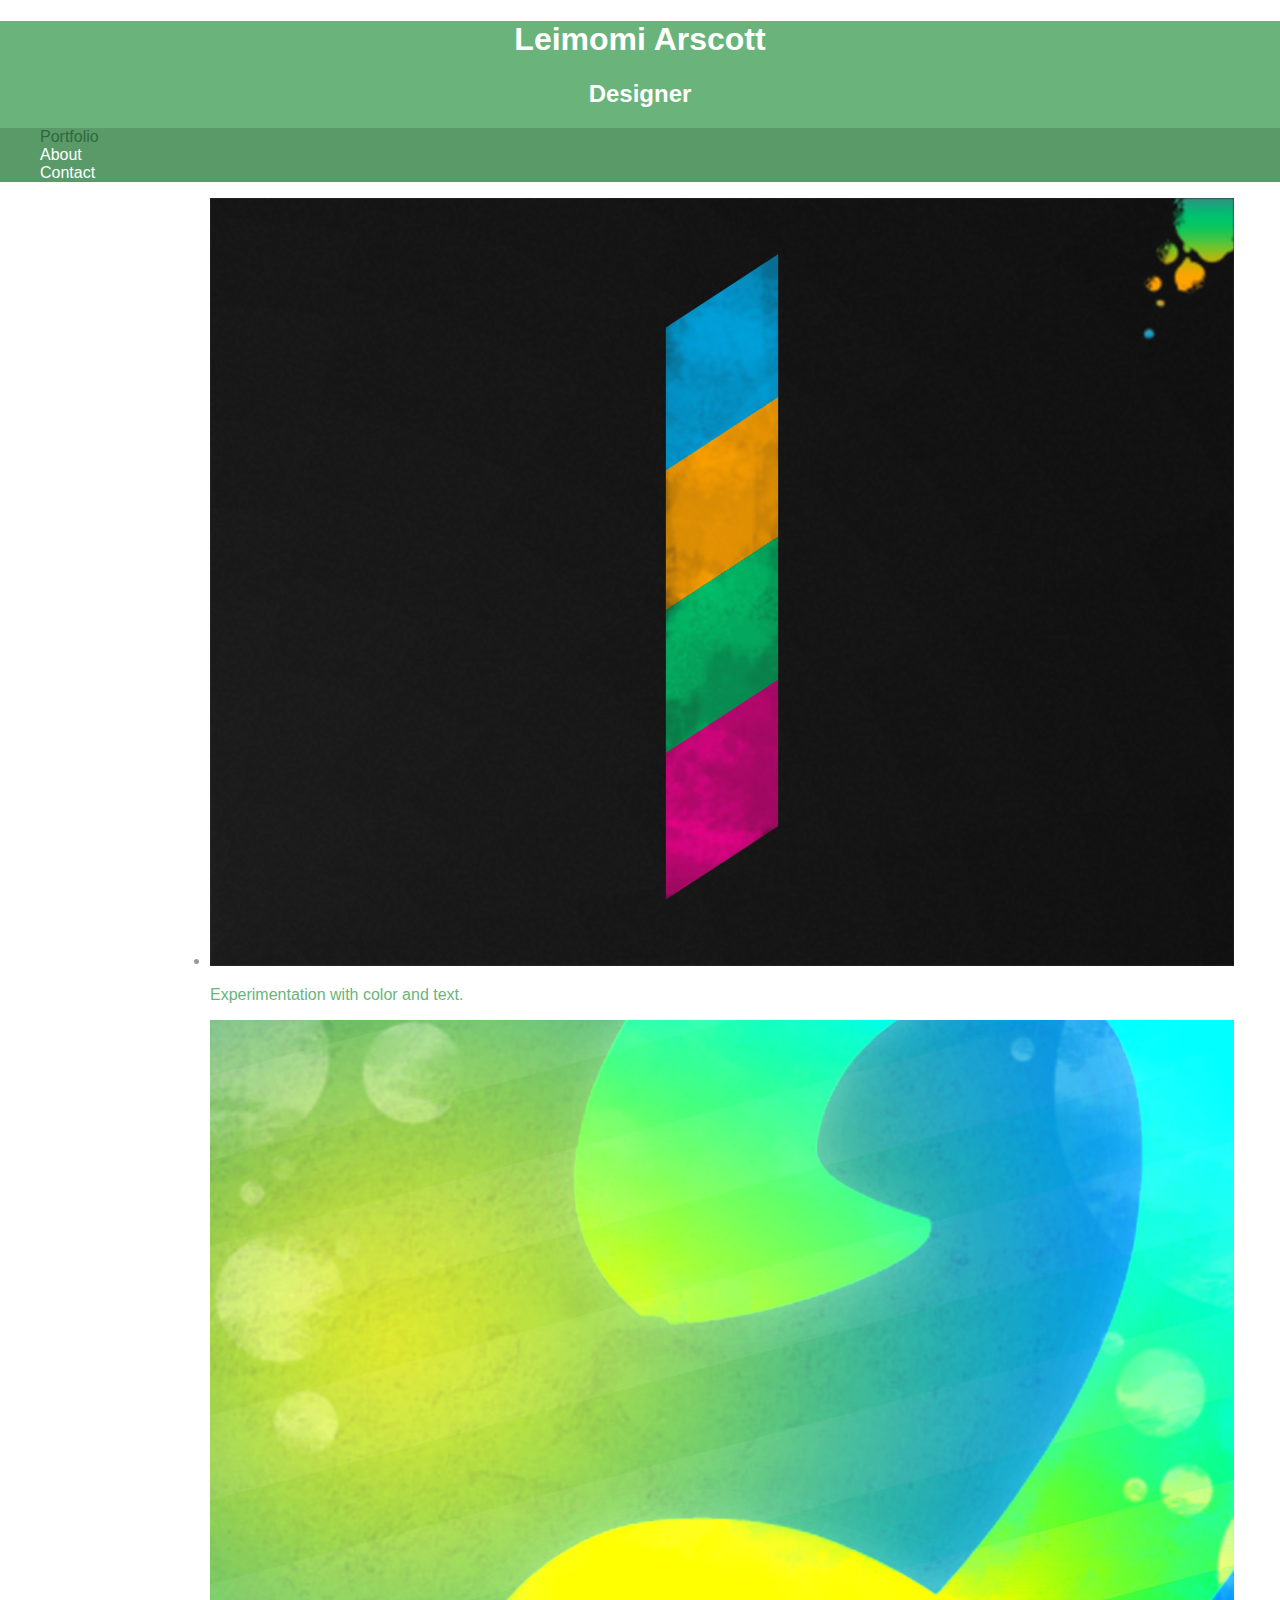
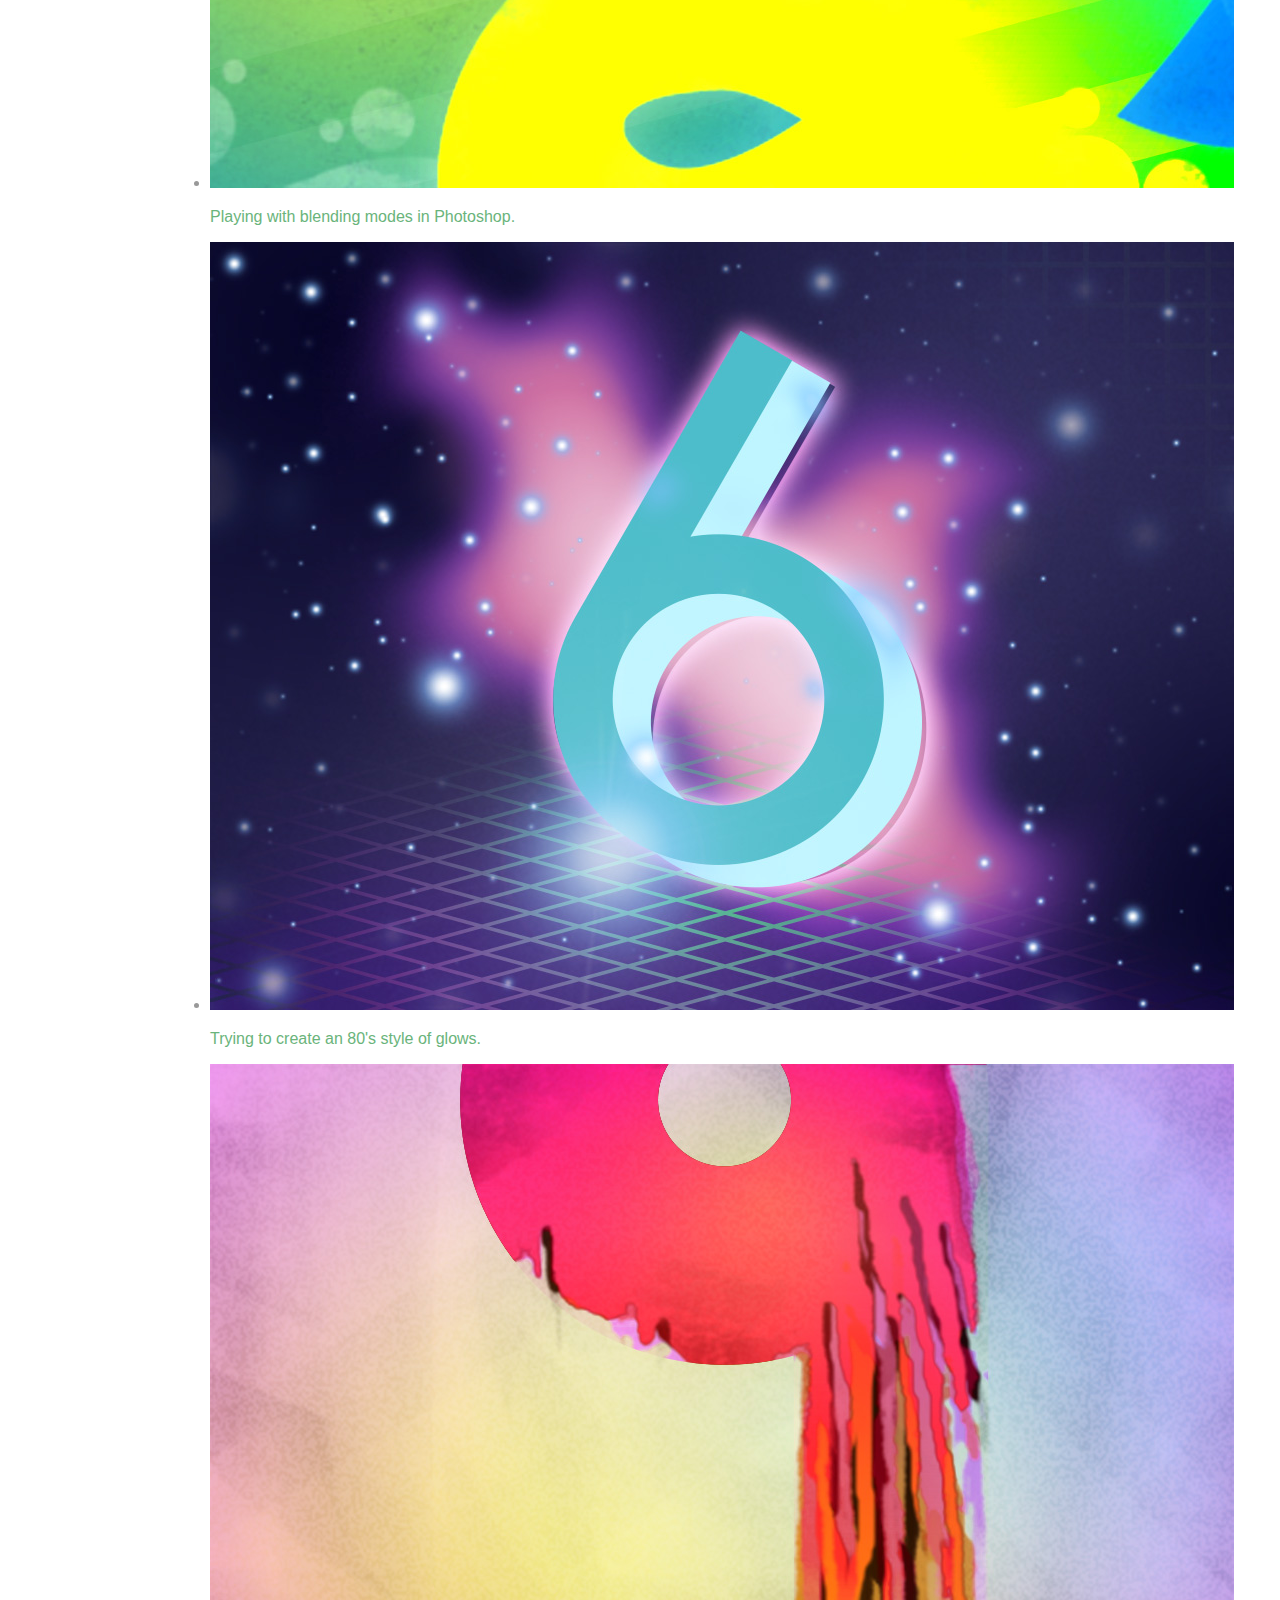
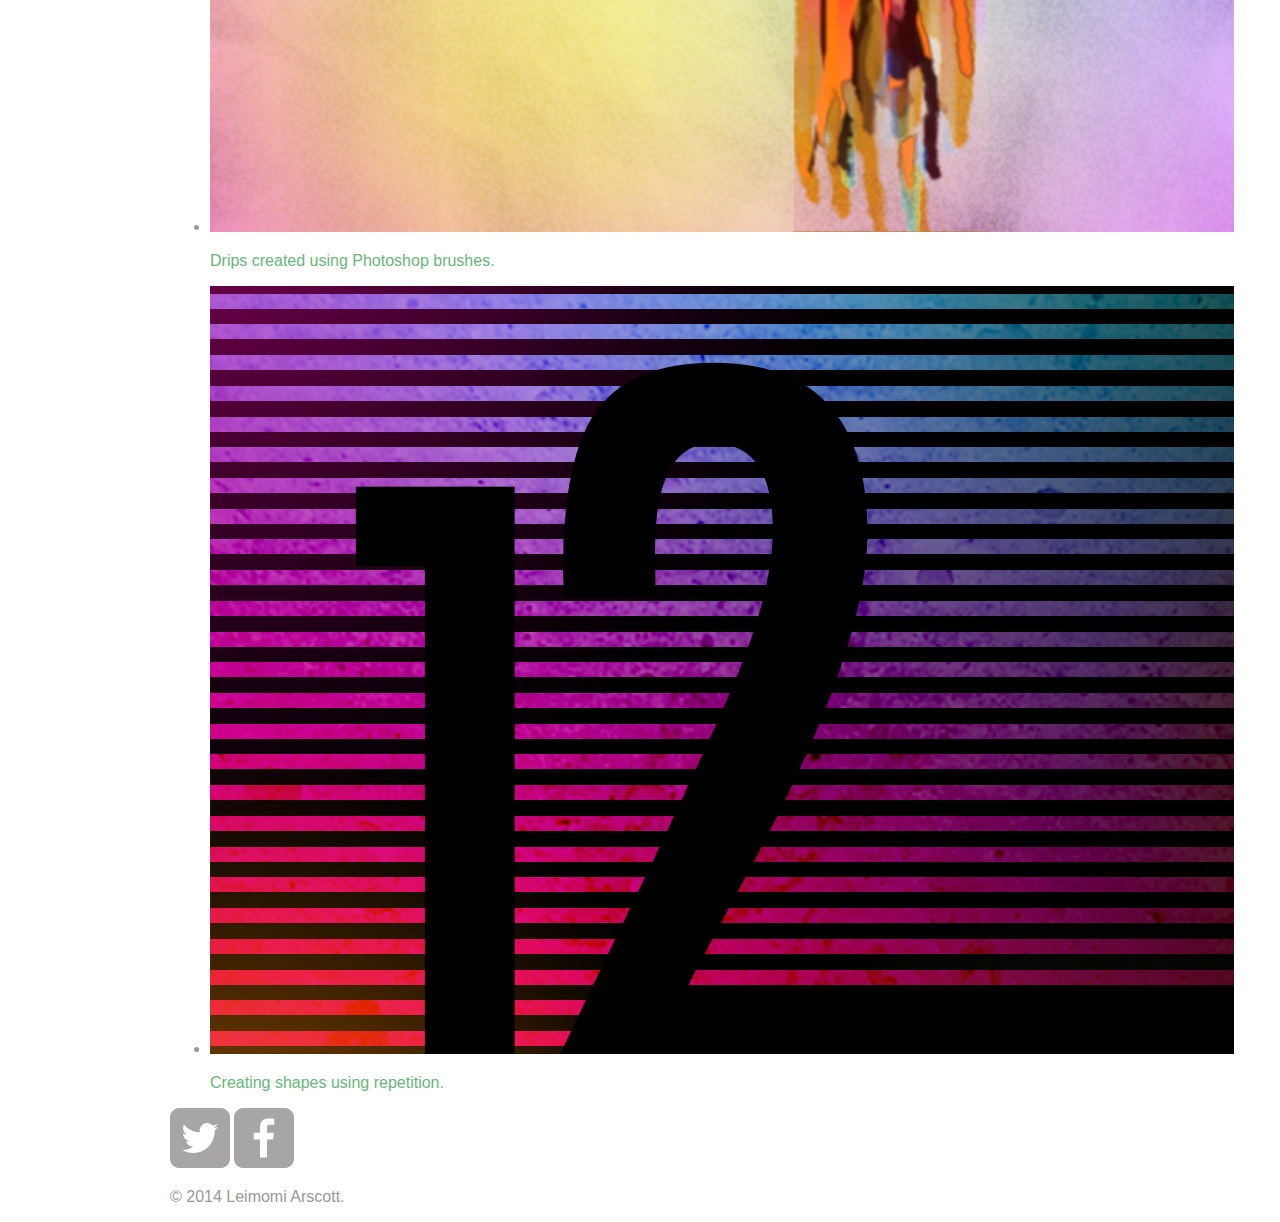
==== index.html @ a9194721 "added new content" ====
<!DOCTYPE html>


<html lang="en">
 <head>
	<meta charset="utf-8">
	<title>Leimomi Arscott | Designer</title>
	<link rel="stylesheet" href="css/normalize.css">
	<link href='http://fonts.googleapis.com/css?family=Domine|Monoton|Playfair+Display+SC:400,900italic|Pacifico|Open+Sans|Orbitron:400,500' rel='stylesheet' type='text/css'>
	<link rel="stylesheet" href="css/main.css">
 </head>
 <body>
	<header>
		<a href="index.html" id="logo">
			<h1>Leimomi Arscott</h1>
			<h2>Designer</h2>
		</a>
			<nav>
				<ul>
					<li><a href="index.html" class="selected">Portfolio</a></li>
					<li><a href="index.html">About</a></li>
					<li><a href="index.html">Contact</a></li>
				</ul>
			</nav>
	</header>
	<div id="wrapper">
		<section>
		 	<ul>
				<li>
					<a href="img/numbers-01.jpg">
					 <img src="img/numbers-01.jpg" alt="
					 ">
					 <p>Experimentation with color and text.</p>
					</a>
				</li>
				<li>
					<a href="img/numbers-02.jpg">
					 <img src="img/numbers-02.jpg" alt="
					 ">
					 <p>Playing with blending modes in Photoshop.</p>
					</a>
				</li>
				<li>
					<a href="img/numbers-06.jpg">
					 <img src="img/numbers-06.jpg" alt="
					 ">
					 <p>Trying to create an 80's style of glows.</p>
					</a>
				</li>
				<li>
					<a href="img/numbers-09.jpg">
					 <img src="img/numbers-09.jpg" alt="
					 ">
					 <p>Drips created using Photoshop brushes.</p>
					</a>
				</li>
				<li>
					<a href="img/numbers-12.jpg">
					 <img src="img/numbers-12.jpg" alt="
					 ">
					 <p>Creating shapes using repetition.</p>
					</a>
				</li>
			</ul>
		</section>
		<footer>
		<!-- this is a comment -->
			<a href="http://twitter.com/leimomiarscott"><img src="img/twitter-wrap.png" alt="Twitter Logo"></a>
			<a href="http://facebook.com/leimomiarscott.me"><img src="img/facebook-wrap.png" alt="Facebook Logo"></a>
			<p>&copy; 2014 Leimomi Arscott.</p>
		</footer>
    </div>
 </body>
</html>
---- css/main.css ----
/* this is a comment */

/*******************
General
*******************/

#wrapper {
	max-width: 940px;
	margin: 0 auto;
	padding: 0 5%;
	background-color: white;
}

a { 
	text-decoration: none;
}

/*******************
Heading
*******************/

#logo {
	text-align: center;
	margin: 0;
}

/*******************
colors
*******************/

/* site body */
body {
	background-color: #fff;
	color: #999;
}

/* green header */
header { 
	background: #6ab47b;
	border-color: #599a68; 
}

/* nav background on mobile */
nav {
	background: #599a68;
}

/*logo text */
h1, h2 {
	color: #fff;
}

a {
	color: #6ab47b;
}

/* nav link */
nav a, nav a:visited {
	color: #fff;
}

/* selected nav link */
nav a.selected, nav a:hover {
	color: #32673f;
}
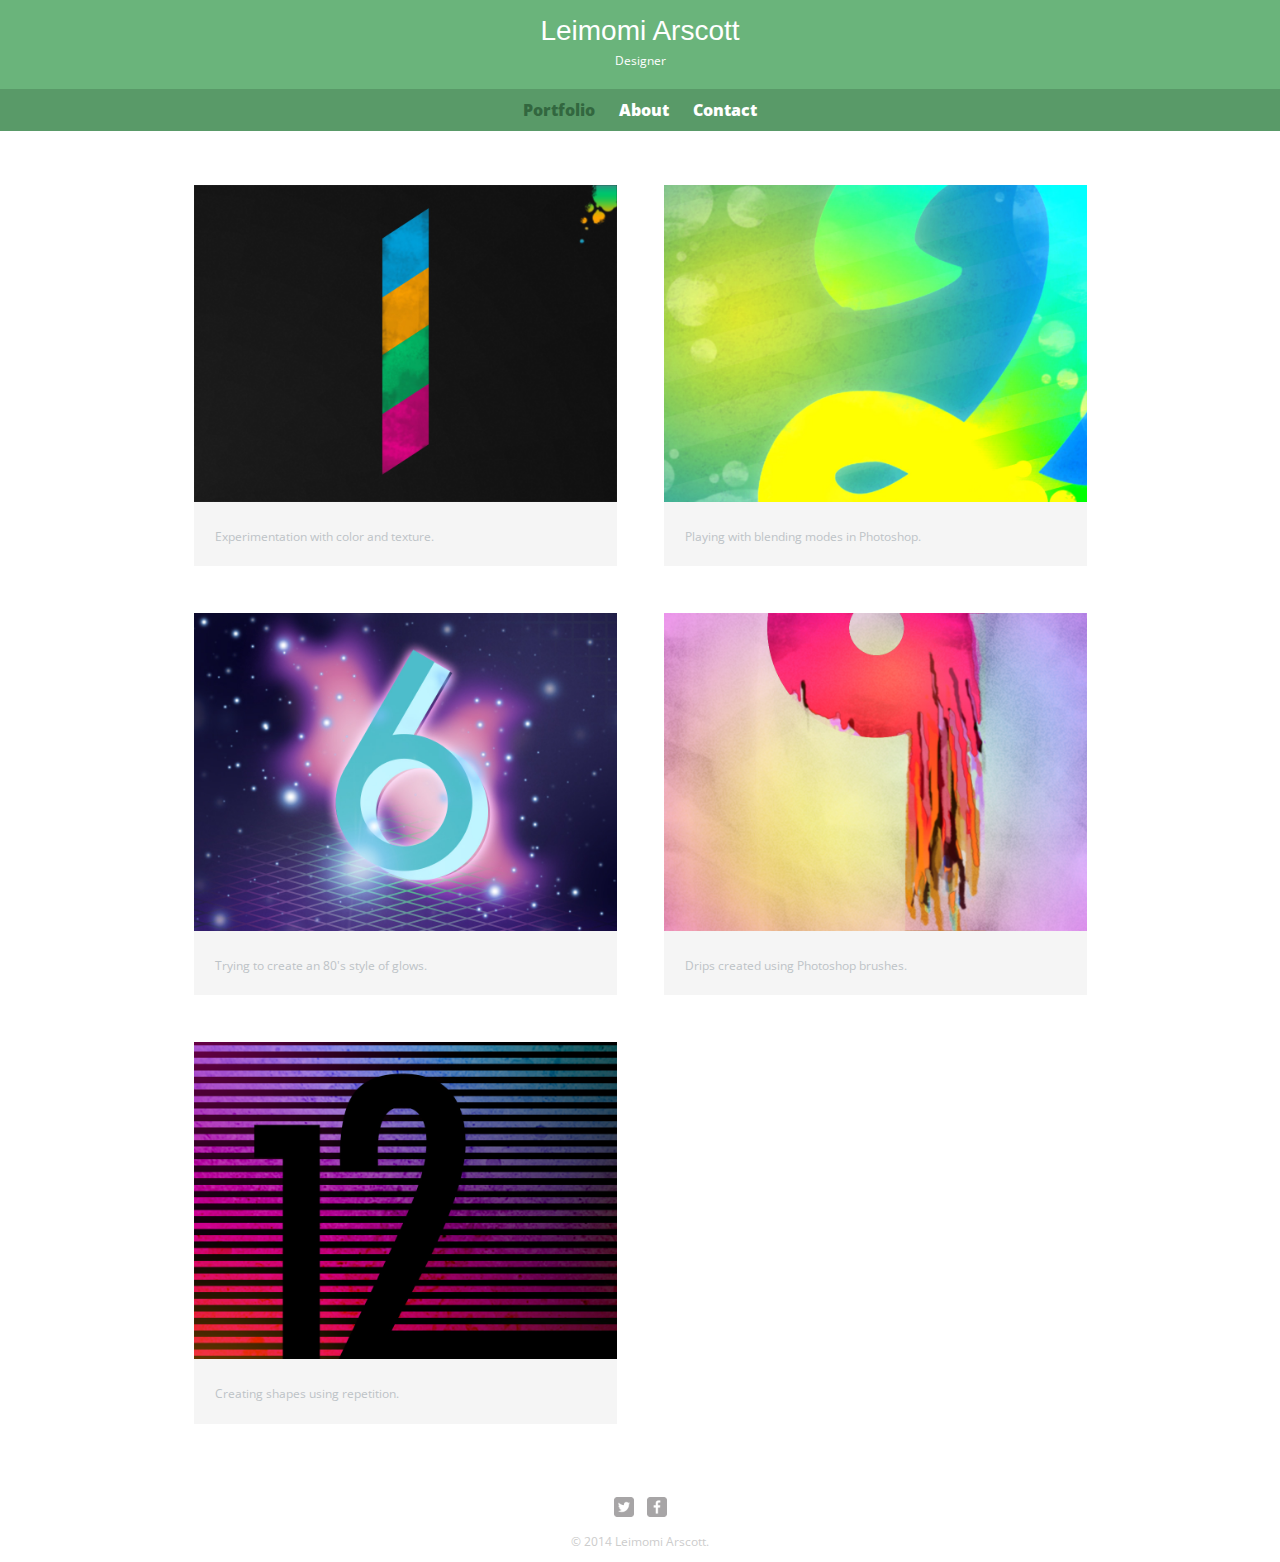
==== commit 8549f670: "Update#4" ====
--- a/index.html
+++ b/index.html
@@ -8,6 +8,7 @@
 	<link rel="stylesheet" href="css/normalize.css">
 	<link href='http://fonts.googleapis.com/css?family=Domine|Monoton|Playfair+Display+SC:400,900italic|Pacifico|Open+Sans|Orbitron:400,500' rel='stylesheet' type='text/css'>
 	<link rel="stylesheet" href="css/main.css">
+	<link rel="stylesheet" href="css/responsive.css">
  </head>
  <body>
 	<header>
@@ -18,19 +19,19 @@
 			<nav>
 				<ul>
 					<li><a href="index.html" class="selected">Portfolio</a></li>
-					<li><a href="index.html">About</a></li>
-					<li><a href="index.html">Contact</a></li>
+					<li><a href="about.html">About</a></li>
+					<li><a href="contact.html">Contact</a></li>
 				</ul>
 			</nav>
 	</header>
 	<div id="wrapper">
 		<section>
-		 	<ul>
+		 	<ul id="gallery">
 				<li>
 					<a href="img/numbers-01.jpg">
 					 <img src="img/numbers-01.jpg" alt="
 					 ">
-					 <p>Experimentation with color and text.</p>
+					 <p>Experimentation with color and texture.</p>
 					</a>
 				</li>
 				<li>
@@ -65,8 +66,8 @@
 		</section>
 		<footer>
 		<!-- this is a comment -->
-			<a href="http://twitter.com/leimomiarscott"><img src="img/twitter-wrap.png" alt="Twitter Logo"></a>
-			<a href="http://facebook.com/leimomiarscott.me"><img src="img/facebook-wrap.png" alt="Facebook Logo"></a>
+			<a href="http://twitter.com/leimomiarscott"><img src="img/twitter-wrap.png" alt="Twitter Logo" class="social-icon"></a>
+			<a href="http://facebook.com/leimomiarscott.me"><img src="img/facebook-wrap.png" alt="Facebook Logo" class="social-icon"></a>
 			<p>&copy; 2014 Leimomi Arscott.</p>
 		</footer>
     </div>
--- a/css/main.css
+++ b/css/main.css
@@ -3,6 +3,10 @@
 /*******************
 General
 *******************/
+
+body {
+	font-family: 'Open Sans' , sans-serif;
+}
 
 #wrapper {
 	max-width: 940px;
@@ -15,13 +19,151 @@
 	text-decoration: none;
 }
 
+img {
+	max-width: 100%;
+}
+
+h3{
+  margin: 0 0 1em 0;
+}
+
 /*******************
 Heading
 *******************/
 
+header{
+  float: left;
+  margin: 0 0 30px 0;
+  padding: 5px 0 0 0;
+  width: 100%;
+}
+
 #logo {
 	text-align: center;
 	margin: 0;
+}
+
+h1 {
+  font-family: 'Changa One', sans-serif;
+  margin: 15px 0;
+  font-size: 1.75em;
+  font-weight: normal;
+  line-height: 0.8em;
+}
+
+h2 {
+  font-size: 0.75em;
+  margin: -5px 0 0;
+  font-weight: normal;
+}
+
+/**********************************
+NAVIGATION
+***********************************/
+
+nav {
+  text-align: center;
+  padding: 10px 0;
+  margin: 20px 0 0;
+}
+
+nav ul{
+  list-style: none;
+  margin: 0 10px;
+  padding: 0;
+}
+
+nav li{
+  display: inline-block;
+}
+
+nav a{
+  font-weight: 800;
+  padding: 15px 10px;
+}
+/**********************************
+FOOTER
+***********************************/
+
+footer {
+  font-size: 0.75em;
+  text-align: center;
+  clear: both;
+  padding-top: 50px;
+  color: #ccc;
+}
+
+.social-icon{
+  width: 20px;
+  height: 20px;
+  margin: 0 5px;
+}
+
+/**********************************
+PAGE: PORTFOLIO
+***********************************/
+
+#gallery {
+  margin: 0;
+  padding: 0;
+  list-style: none;
+}
+
+#gallery li {
+  float: left;
+  width: 45%;
+  margin: 2.5%;
+  background-color: #f5f5f5;
+  color: #bdc3c7;
+}
+
+#gallery li a p {
+	margin: 0;
+	padding: 5%;
+	font-size: 0.75em;
+	color: #bdc3c7;
+}
+
+/**********************************
+PAGE: About
+***********************************/
+
+.profile-photo{
+  display: block;
+  max-width: 150px;
+  margin: 0 auto 30px;
+  border-radius: 100%;
+}
+
+/**********************************
+PAGE: Contact
+***********************************/
+.contact-info{
+  list-style: none;
+  padding: 0;
+  margin: 0;
+  font-size: 0.9em;
+}
+
+.contact-info a{
+  display: block;
+  min-height: 20px;
+  background-repeat: no-repeat;
+  background-size: 20px 20px;
+  padding: 0 0 0 30px;
+  margin: 0 0 10px;
+}
+
+.contact-info li.phone a{
+  background-image: url('../img/phone.png');
+}
+
+.contact-info li.mail a{
+  background-image: url('../img/mail.png');
+}
+
+.contact-info li.twitter a{
+  background-image: url('../img/twitter.png');
 }
 
 /*******************
--- a/css/responsive.css
+++ b/css/responsive.css
@@ -0,0 +1,3 @@
+@media screen and ( min-height: 480px) {
+	
+}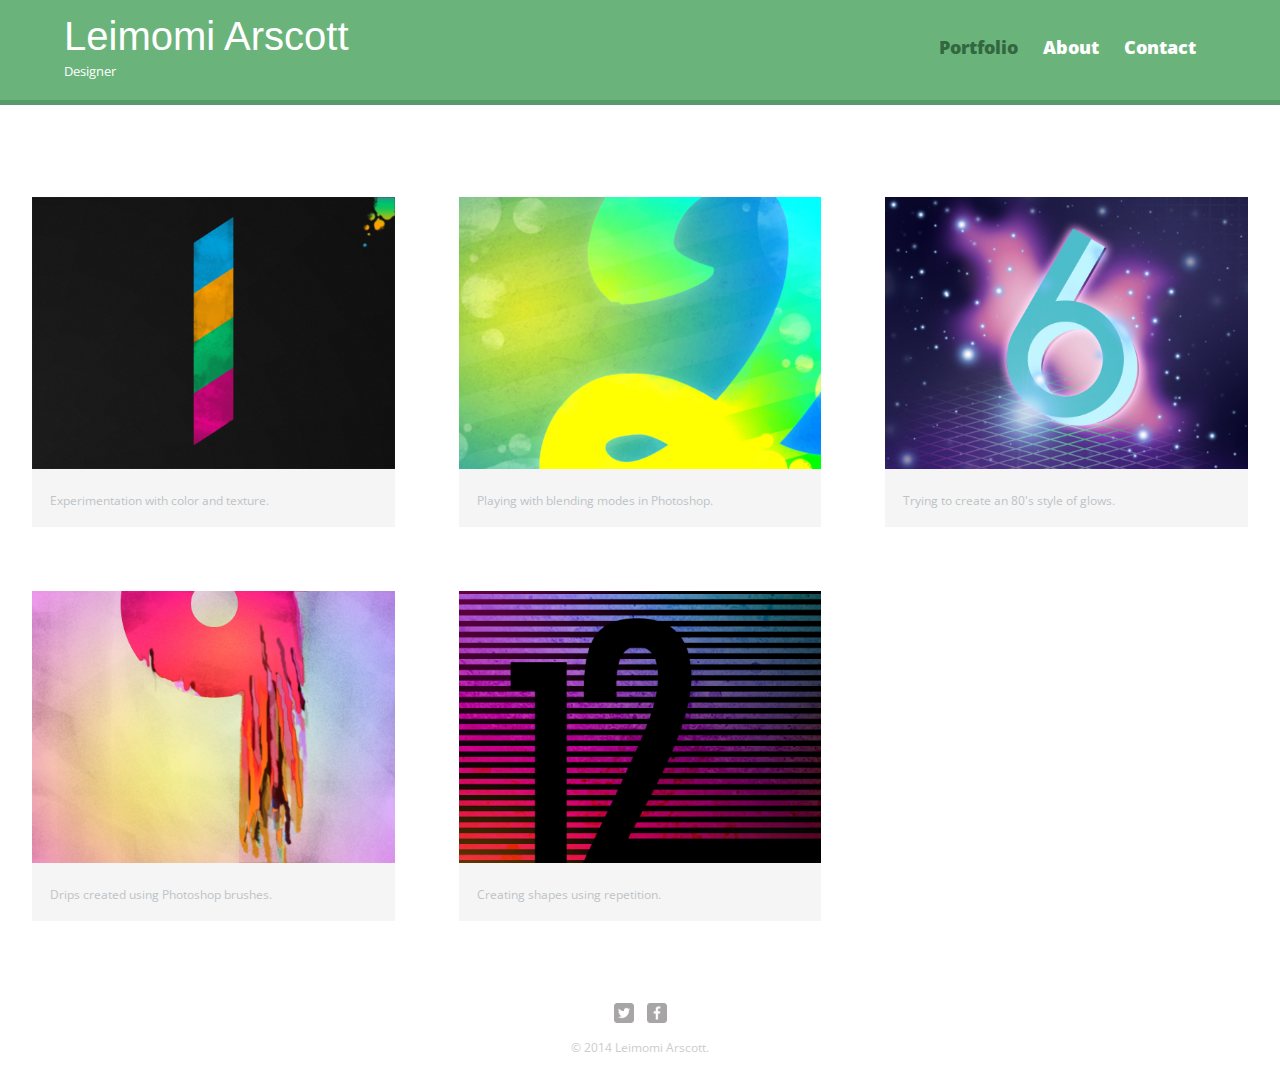
==== commit dd45b963: "update#5" ====
--- a/index.html
+++ b/index.html
@@ -6,9 +6,10 @@
 	<meta charset="utf-8">
 	<title>Leimomi Arscott | Designer</title>
 	<link rel="stylesheet" href="css/normalize.css">
-	<link href='http://fonts.googleapis.com/css?family=Domine|Monoton|Playfair+Display+SC:400,900italic|Pacifico|Open+Sans|Orbitron:400,500' rel='stylesheet' type='text/css'>
+	<link href="http://fonts.googleapis.com/css?family=Domine|Monoton|Playfair+Display+SC:400,900italic|Pacifico|Open+Sans|Orbitron:400,500" rel="stylesheet" type="text/css">
 	<link rel="stylesheet" href="css/main.css">
 	<link rel="stylesheet" href="css/responsive.css">
+	<meta name="veiwport" content="width-device-width, initial-scale=1.0">
  </head>
  <body>
 	<header>
--- a/css/main.css
+++ b/css/main.css
@@ -6,13 +6,6 @@
 
 body {
 	font-family: 'Open Sans' , sans-serif;
-}
-
-#wrapper {
-	max-width: 940px;
-	margin: 0 auto;
-	padding: 0 5%;
-	background-color: white;
 }
 
 a { 
--- a/css/responsive.css
+++ b/css/responsive.css
@@ -1,3 +1,74 @@
-@media screen and ( min-height: 480px) {
-	
+@media screen and (min-height: 480px) {
+
+
+/*******************
+Two Column Layout
+*******************/
+
+	#primary{
+		width: 50%;
+		float: left;
+	}
+
+	#secondary{
+		width: 40%;
+		float: right;
+	}
+
+/*******************
+Page: Portfolio
+*******************/
+
+	#gallery li{
+		width: 28.3333%
+	}
+
+	#gallery li:nth-child(4n){
+		clear: left
+	}
+
+/*******************
+Page: About
+*******************/
+
+	.profile-photo {
+		float: left;
+		margin: 0 5% 80px 0;
+	}
+
+@media screen and (min-width: 660px){
+/*******************
+header
+*******************/
+	nav{
+		background: none;
+		float: right;
+		font-size: 1.125em;
+		margin-right: 5%;
+		text-align: right;
+		width: 45%;
+	}
+
+	#logo{
+		float: left;
+		margin-left: 5%;
+		text-align: left;
+		width: 45%;
+
+	}
+
+	h1{
+		font-size: 2.5em;
+	}
+
+	h2{
+		font-size: 0.825em;
+		margin-bottom: 20px;
+	}
+
+	header{
+		border-bottom: 5px solid #599a6b;
+		margin-bottom: 60px;
+	}
+
 }